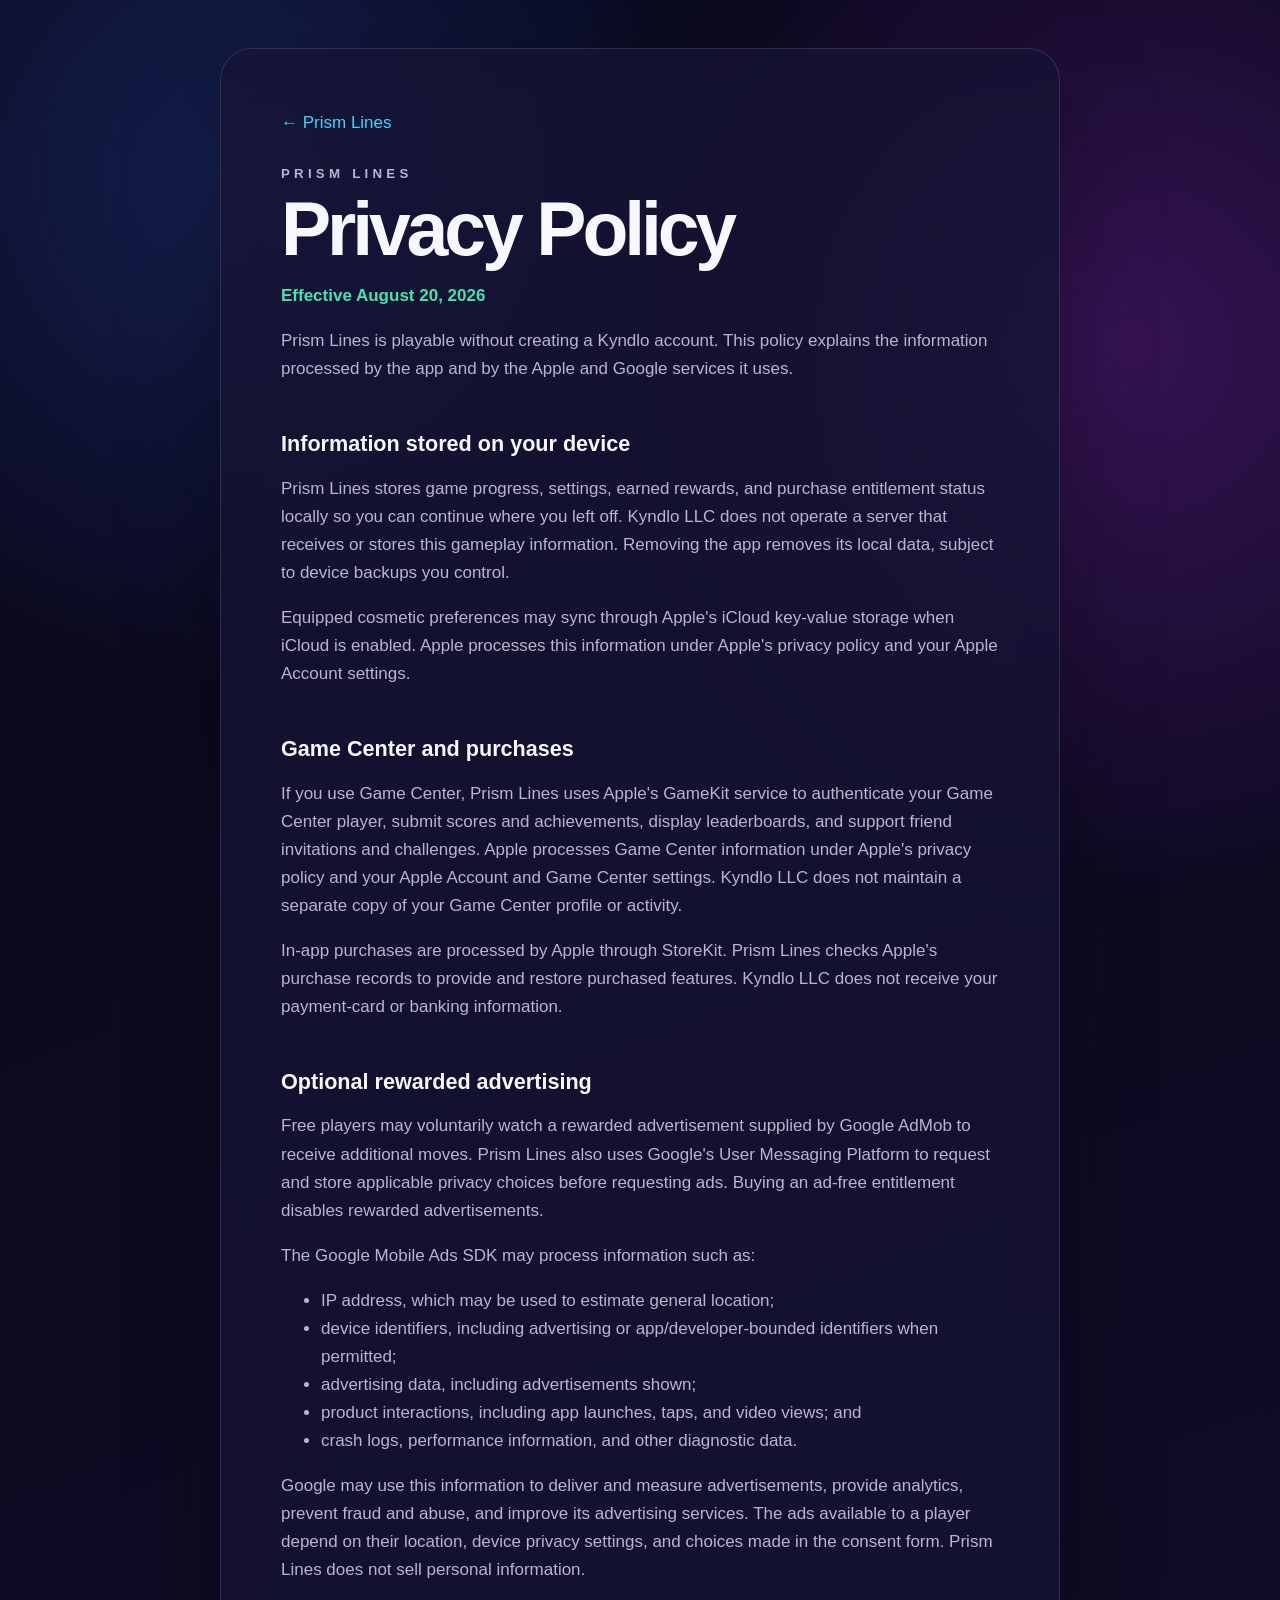
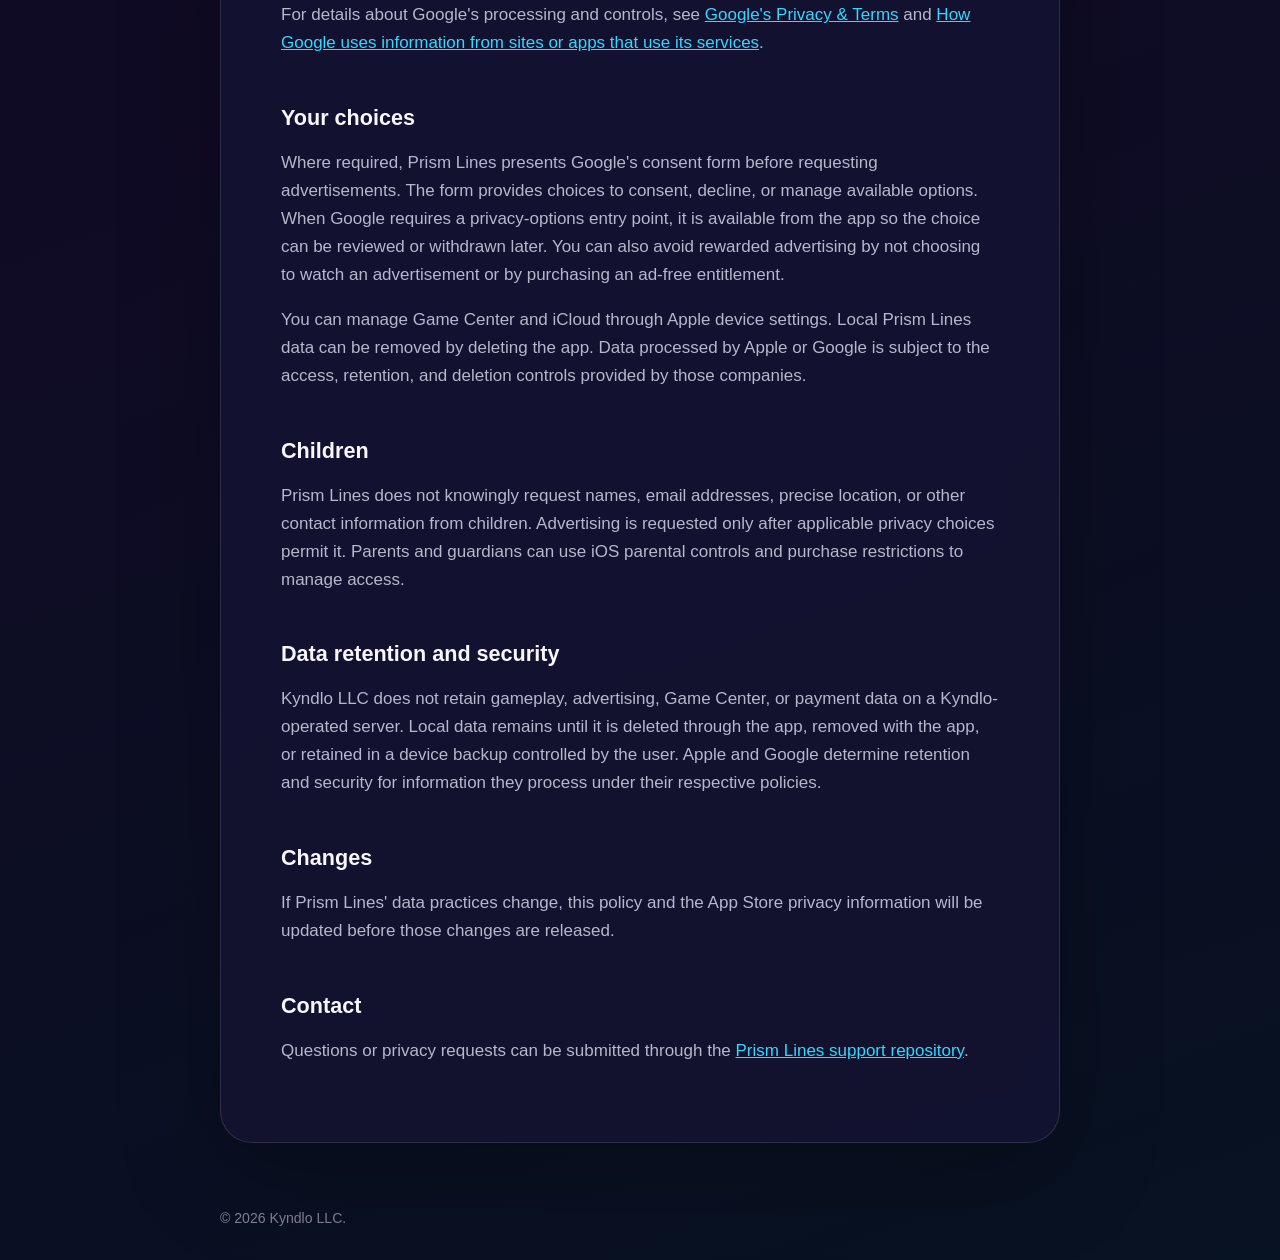
==== prism-lines/privacy/index.html @ 92fc8fc5 "Publish Prism Lines privacy site" ====
<!doctype html>
<html lang="en">
<head>
  <meta charset="utf-8">
  <meta name="viewport" content="width=device-width, initial-scale=1">
  <meta name="color-scheme" content="dark">
  <meta name="description" content="Privacy Policy for the Prism Lines iOS game.">
  <title>Privacy Policy — Prism Lines</title>
  <link rel="stylesheet" href="/prism-lines/site.css">
</head>
<body>
  <main class="shell policy">
    <a class="back" href="/">← Prism Lines</a>
    <p class="eyebrow">PRISM LINES</p>
    <h1>Privacy Policy</h1>
    <p class="effective">Effective August 20, 2026</p>

    <p>Prism Lines is playable without creating a Kyndlo account. This policy explains the information processed by the app and by the Apple and Google services it uses.</p>

    <h2>Information stored on your device</h2>
    <p>Prism Lines stores game progress, settings, earned rewards, and purchase entitlement status locally so you can continue where you left off. Kyndlo LLC does not operate a server that receives or stores this gameplay information. Removing the app removes its local data, subject to device backups you control.</p>
    <p>Equipped cosmetic preferences may sync through Apple's iCloud key-value storage when iCloud is enabled. Apple processes this information under Apple's privacy policy and your Apple Account settings.</p>

    <h2>Game Center and purchases</h2>
    <p>If you use Game Center, Prism Lines uses Apple's GameKit service to authenticate your Game Center player, submit scores and achievements, display leaderboards, and support friend invitations and challenges. Apple processes Game Center information under Apple's privacy policy and your Apple Account and Game Center settings. Kyndlo LLC does not maintain a separate copy of your Game Center profile or activity.</p>
    <p>In-app purchases are processed by Apple through StoreKit. Prism Lines checks Apple's purchase records to provide and restore purchased features. Kyndlo LLC does not receive your payment-card or banking information.</p>

    <h2>Optional rewarded advertising</h2>
    <p>Free players may voluntarily watch a rewarded advertisement supplied by Google AdMob to receive additional moves. Prism Lines also uses Google's User Messaging Platform to request and store applicable privacy choices before requesting ads. Buying an ad-free entitlement disables rewarded advertisements.</p>
    <p>The Google Mobile Ads SDK may process information such as:</p>
    <ul>
      <li>IP address, which may be used to estimate general location;</li>
      <li>device identifiers, including advertising or app/developer-bounded identifiers when permitted;</li>
      <li>advertising data, including advertisements shown;</li>
      <li>product interactions, including app launches, taps, and video views; and</li>
      <li>crash logs, performance information, and other diagnostic data.</li>
    </ul>
    <p>Google may use this information to deliver and measure advertisements, provide analytics, prevent fraud and abuse, and improve its advertising services. The ads available to a player depend on their location, device privacy settings, and choices made in the consent form. Prism Lines does not sell personal information.</p>
    <p>For details about Google's processing and controls, see <a href="https://policies.google.com/privacy">Google's Privacy &amp; Terms</a> and <a href="https://policies.google.com/technologies/partner-sites">How Google uses information from sites or apps that use its services</a>.</p>

    <h2>Your choices</h2>
    <p>Where required, Prism Lines presents Google's consent form before requesting advertisements. The form provides choices to consent, decline, or manage available options. When Google requires a privacy-options entry point, it is available from the app so the choice can be reviewed or withdrawn later. You can also avoid rewarded advertising by not choosing to watch an advertisement or by purchasing an ad-free entitlement.</p>
    <p>You can manage Game Center and iCloud through Apple device settings. Local Prism Lines data can be removed by deleting the app. Data processed by Apple or Google is subject to the access, retention, and deletion controls provided by those companies.</p>

    <h2>Children</h2>
    <p>Prism Lines does not knowingly request names, email addresses, precise location, or other contact information from children. Advertising is requested only after applicable privacy choices permit it. Parents and guardians can use iOS parental controls and purchase restrictions to manage access.</p>

    <h2>Data retention and security</h2>
    <p>Kyndlo LLC does not retain gameplay, advertising, Game Center, or payment data on a Kyndlo-operated server. Local data remains until it is deleted through the app, removed with the app, or retained in a device backup controlled by the user. Apple and Google determine retention and security for information they process under their respective policies.</p>

    <h2>Changes</h2>
    <p>If Prism Lines' data practices change, this policy and the App Store privacy information will be updated before those changes are released.</p>

    <h2>Contact</h2>
    <p>Questions or privacy requests can be submitted through the <a href="https://github.com/pirumpi/primsline/issues">Prism Lines support repository</a>.</p>
  </main>
  <footer>© 2026 Kyndlo LLC.</footer>
</body>
</html>
---- prism-lines/site.css ----
:root {
  color-scheme: dark;
  --bg: #070817;
  --panel: rgba(21, 20, 52, .78);
  --text: #f8f7ff;
  --muted: #b8b6cc;
  --cyan: #34d7ff;
  --violet: #b54bff;
  --pink: #ff3d82;
  --green: #42e6ad;
}

* { box-sizing: border-box; }

body {
  min-height: 100vh;
  margin: 0;
  background:
    radial-gradient(circle at 18% 6%, rgba(60, 105, 255, .22), transparent 32rem),
    radial-gradient(circle at 88% 12%, rgba(193, 48, 255, .24), transparent 34rem),
    linear-gradient(160deg, #08091b 0%, #100b25 55%, #071222 100%);
  color: var(--text);
  font: 17px/1.65 -apple-system, BlinkMacSystemFont, "SF Pro Text", "Segoe UI", sans-serif;
}

a { color: var(--cyan); }
a:focus-visible { outline: 3px solid var(--cyan); outline-offset: 4px; }

.shell {
  width: min(840px, calc(100% - 40px));
  margin: 0 auto;
}

.landing {
  min-height: calc(100vh - 80px);
  display: grid;
  align-content: center;
  justify-items: start;
  padding: 72px 0;
}

.brand-mark {
  display: grid;
  grid-template-columns: repeat(3, 19px);
  gap: 7px;
  margin-bottom: 28px;
  transform: rotate(-8deg);
}

.brand-mark span {
  width: 19px;
  height: 72px;
  border-radius: 7px;
  background: linear-gradient(180deg, var(--cyan), var(--violet) 52%, var(--pink));
  box-shadow: 0 0 24px rgba(181, 75, 255, .45);
}

.brand-mark span:nth-child(2) { transform: translateY(12px); }
.brand-mark span:nth-child(3) { transform: translateY(24px); }

.eyebrow {
  margin: 0 0 8px;
  color: var(--cyan);
  font-size: .83rem;
  font-weight: 800;
  letter-spacing: .32em;
}

h1 {
  margin: 0;
  max-width: 760px;
  font-size: clamp(3rem, 9vw, 6.5rem);
  line-height: .96;
  letter-spacing: -.055em;
}

.lede {
  max-width: 660px;
  margin: 30px 0;
  color: var(--muted);
  font-size: clamp(1.05rem, 2.5vw, 1.3rem);
}

nav { display: flex; align-items: center; gap: 24px; flex-wrap: wrap; }

.button {
  display: inline-block;
  padding: 13px 22px;
  border-radius: 999px;
  background: linear-gradient(100deg, var(--cyan), var(--green));
  color: #07101c;
  font-weight: 750;
  text-decoration: none;
}

.text-link { font-weight: 650; }

.policy {
  margin-top: 48px;
  margin-bottom: 64px;
  padding: clamp(26px, 6vw, 60px);
  border: 1px solid rgba(255, 255, 255, .12);
  border-radius: 32px;
  background: var(--panel);
  box-shadow: 0 28px 100px rgba(0, 0, 0, .28);
  backdrop-filter: blur(22px);
}

.policy h1 { font-size: clamp(2.4rem, 7vw, 4.7rem); }
.policy h2 { margin: 2.2em 0 .45em; font-size: 1.35rem; line-height: 1.25; }
.policy p, .policy li { color: var(--muted); }
.policy .effective { color: var(--green); font-weight: 650; }
.back { display: inline-block; margin-bottom: 26px; text-decoration: none; }

footer {
  width: min(840px, calc(100% - 40px));
  margin: 0 auto;
  padding: 0 0 30px;
  color: #848197;
  font-size: .88rem;
}

@media (max-width: 560px) {
  .shell { width: min(100% - 24px, 840px); }
  .policy { border-radius: 22px; }
}
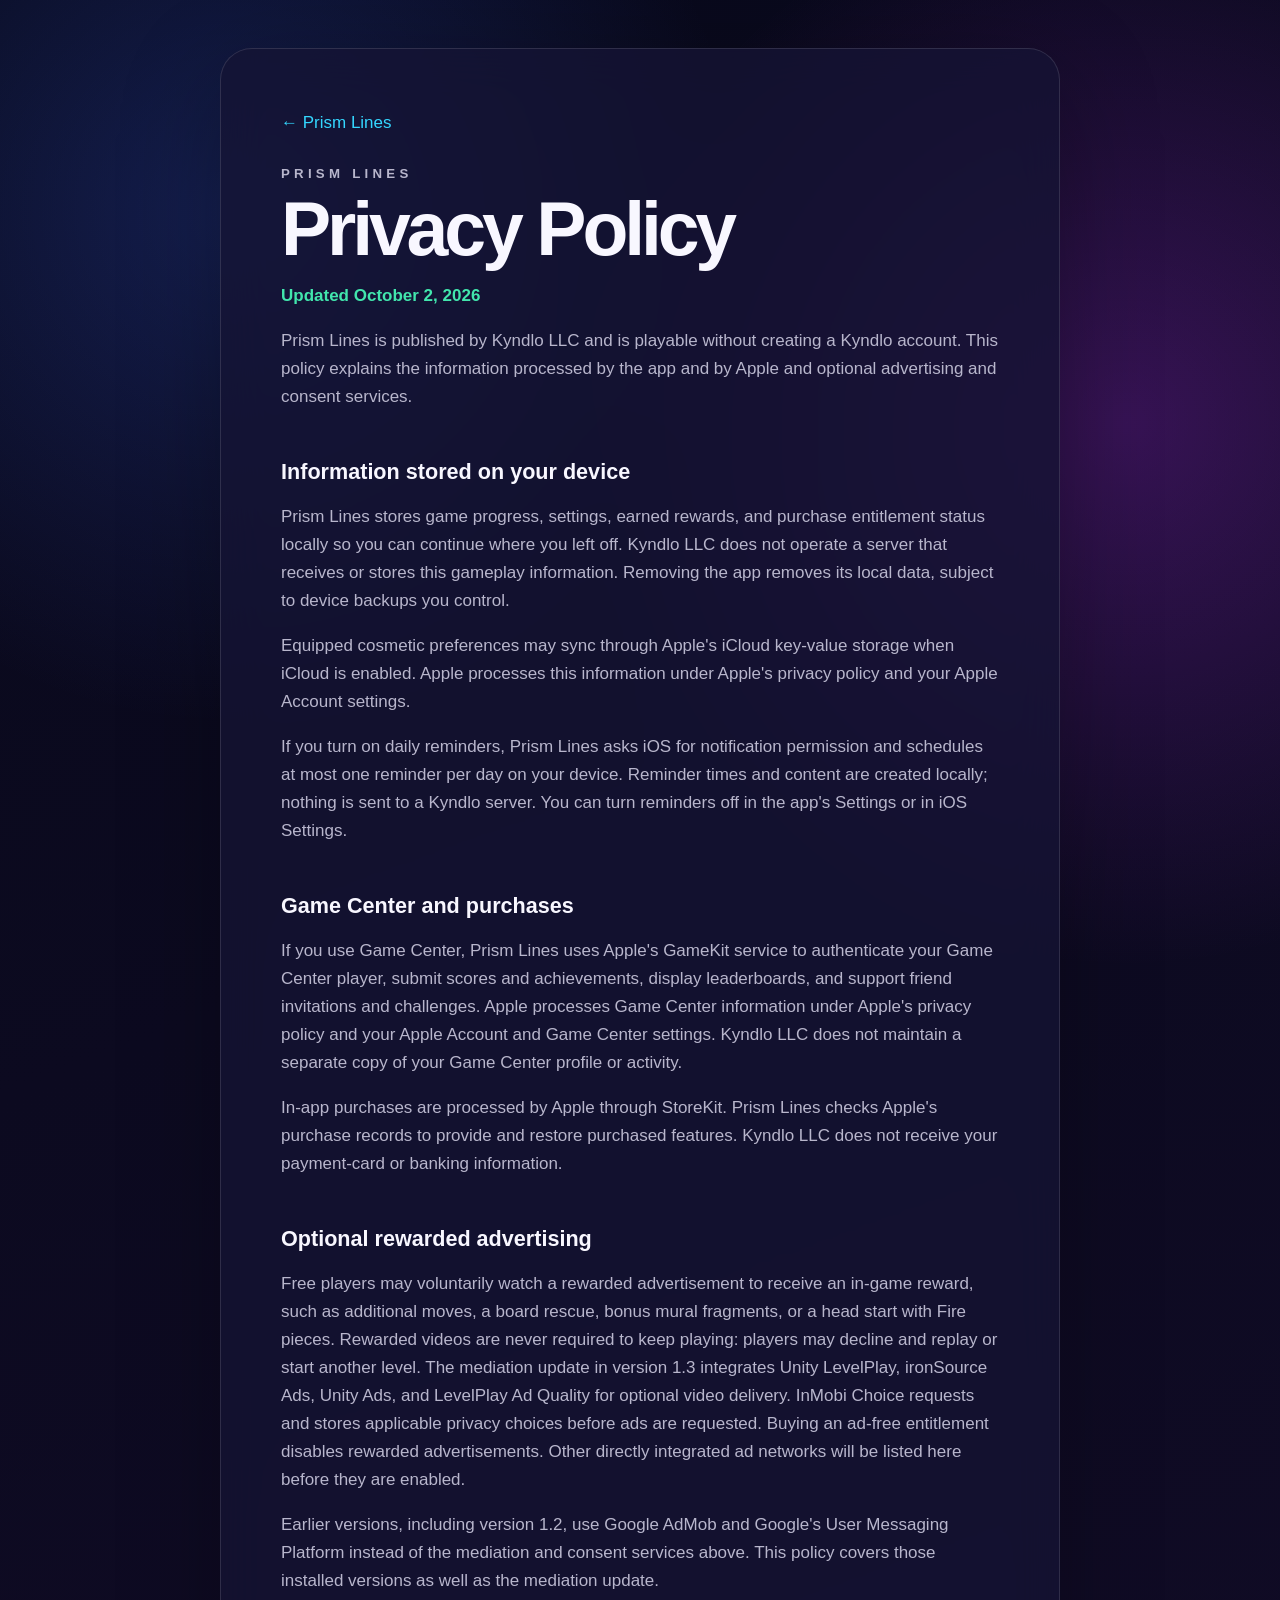
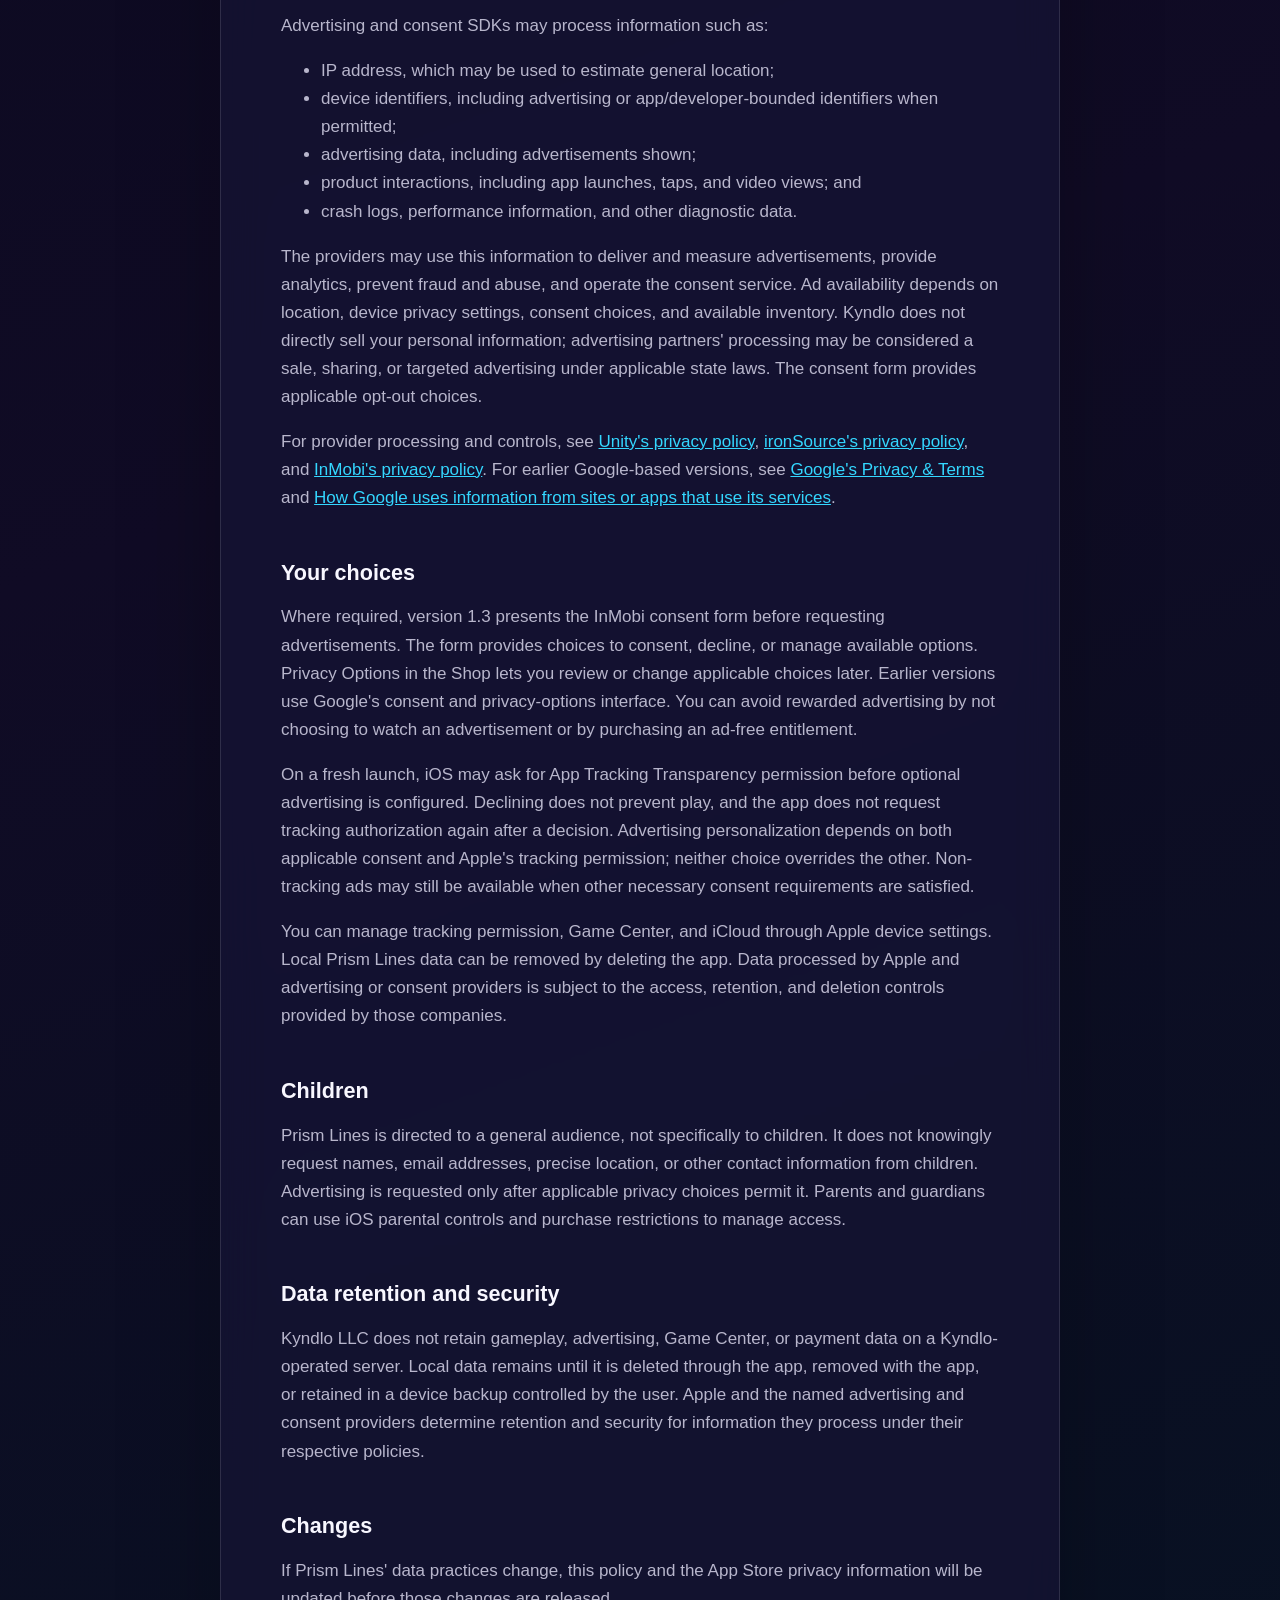
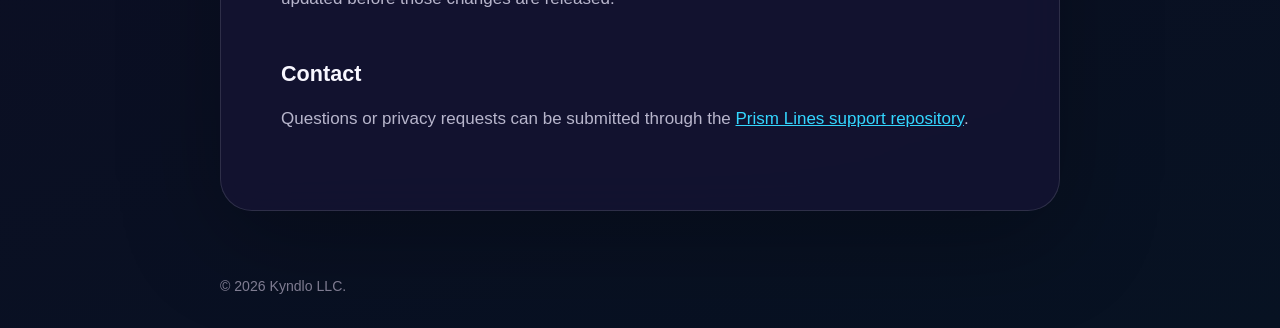
==== commit e1456d76: "Update Prism mediation privacy policy and Unity seller declarations" ====
--- a/prism-lines/privacy/index.html
+++ b/prism-lines/privacy/index.html
@@ -13,21 +13,23 @@
     <a class="back" href="/">← Prism Lines</a>
     <p class="eyebrow">PRISM LINES</p>
     <h1>Privacy Policy</h1>
-    <p class="effective">Effective August 20, 2026</p>
+    <p class="effective">Updated October 2, 2026</p>
 
-    <p>Prism Lines is playable without creating a Kyndlo account. This policy explains the information processed by the app and by the Apple and Google services it uses.</p>
+    <p>Prism Lines is published by Kyndlo LLC and is playable without creating a Kyndlo account. This policy explains the information processed by the app and by Apple and optional advertising and consent services.</p>
 
     <h2>Information stored on your device</h2>
     <p>Prism Lines stores game progress, settings, earned rewards, and purchase entitlement status locally so you can continue where you left off. Kyndlo LLC does not operate a server that receives or stores this gameplay information. Removing the app removes its local data, subject to device backups you control.</p>
     <p>Equipped cosmetic preferences may sync through Apple's iCloud key-value storage when iCloud is enabled. Apple processes this information under Apple's privacy policy and your Apple Account settings.</p>
+    <p>If you turn on daily reminders, Prism Lines asks iOS for notification permission and schedules at most one reminder per day on your device. Reminder times and content are created locally; nothing is sent to a Kyndlo server. You can turn reminders off in the app's Settings or in iOS Settings.</p>
 
     <h2>Game Center and purchases</h2>
     <p>If you use Game Center, Prism Lines uses Apple's GameKit service to authenticate your Game Center player, submit scores and achievements, display leaderboards, and support friend invitations and challenges. Apple processes Game Center information under Apple's privacy policy and your Apple Account and Game Center settings. Kyndlo LLC does not maintain a separate copy of your Game Center profile or activity.</p>
     <p>In-app purchases are processed by Apple through StoreKit. Prism Lines checks Apple's purchase records to provide and restore purchased features. Kyndlo LLC does not receive your payment-card or banking information.</p>
 
     <h2>Optional rewarded advertising</h2>
-    <p>Free players may voluntarily watch a rewarded advertisement supplied by Google AdMob to receive additional moves. Prism Lines also uses Google's User Messaging Platform to request and store applicable privacy choices before requesting ads. Buying an ad-free entitlement disables rewarded advertisements.</p>
-    <p>The Google Mobile Ads SDK may process information such as:</p>
+    <p>Free players may voluntarily watch a rewarded advertisement to receive an in-game reward, such as additional moves, a board rescue, bonus mural fragments, or a head start with Fire pieces. Rewarded videos are never required to keep playing: players may decline and replay or start another level. The mediation update in version 1.3 integrates Unity LevelPlay, ironSource Ads, Unity Ads, and LevelPlay Ad Quality for optional video delivery. InMobi Choice requests and stores applicable privacy choices before ads are requested. Buying an ad-free entitlement disables rewarded advertisements. Other directly integrated ad networks will be listed here before they are enabled.</p>
+    <p>Earlier versions, including version 1.2, use Google AdMob and Google's User Messaging Platform instead of the mediation and consent services above. This policy covers those installed versions as well as the mediation update.</p>
+    <p>Advertising and consent SDKs may process information such as:</p>
     <ul>
       <li>IP address, which may be used to estimate general location;</li>
       <li>device identifiers, including advertising or app/developer-bounded identifiers when permitted;</li>
@@ -35,18 +37,19 @@
       <li>product interactions, including app launches, taps, and video views; and</li>
       <li>crash logs, performance information, and other diagnostic data.</li>
     </ul>
-    <p>Google may use this information to deliver and measure advertisements, provide analytics, prevent fraud and abuse, and improve its advertising services. The ads available to a player depend on their location, device privacy settings, and choices made in the consent form. Prism Lines does not sell personal information.</p>
-    <p>For details about Google's processing and controls, see <a href="https://policies.google.com/privacy">Google's Privacy &amp; Terms</a> and <a href="https://policies.google.com/technologies/partner-sites">How Google uses information from sites or apps that use its services</a>.</p>
+    <p>The providers may use this information to deliver and measure advertisements, provide analytics, prevent fraud and abuse, and operate the consent service. Ad availability depends on location, device privacy settings, consent choices, and available inventory. Kyndlo does not directly sell your personal information; advertising partners' processing may be considered a sale, sharing, or targeted advertising under applicable state laws. The consent form provides applicable opt-out choices.</p>
+    <p>For provider processing and controls, see <a href="https://unity.com/legal/privacy-policy">Unity's privacy policy</a>, <a href="https://developers.is.com/ironsource-mobile/air/ironsource-mobile-privacy-policy/">ironSource's privacy policy</a>, and <a href="https://www.inmobi.com/privacy-policy">InMobi's privacy policy</a>. For earlier Google-based versions, see <a href="https://policies.google.com/privacy">Google's Privacy &amp; Terms</a> and <a href="https://policies.google.com/technologies/partner-sites">How Google uses information from sites or apps that use its services</a>.</p>
 
     <h2>Your choices</h2>
-    <p>Where required, Prism Lines presents Google's consent form before requesting advertisements. The form provides choices to consent, decline, or manage available options. When Google requires a privacy-options entry point, it is available from the app so the choice can be reviewed or withdrawn later. You can also avoid rewarded advertising by not choosing to watch an advertisement or by purchasing an ad-free entitlement.</p>
-    <p>You can manage Game Center and iCloud through Apple device settings. Local Prism Lines data can be removed by deleting the app. Data processed by Apple or Google is subject to the access, retention, and deletion controls provided by those companies.</p>
+    <p>Where required, version 1.3 presents the InMobi consent form before requesting advertisements. The form provides choices to consent, decline, or manage available options. Privacy Options in the Shop lets you review or change applicable choices later. Earlier versions use Google's consent and privacy-options interface. You can avoid rewarded advertising by not choosing to watch an advertisement or by purchasing an ad-free entitlement.</p>
+    <p>On a fresh launch, iOS may ask for App Tracking Transparency permission before optional advertising is configured. Declining does not prevent play, and the app does not request tracking authorization again after a decision. Advertising personalization depends on both applicable consent and Apple's tracking permission; neither choice overrides the other. Non-tracking ads may still be available when other necessary consent requirements are satisfied.</p>
+    <p>You can manage tracking permission, Game Center, and iCloud through Apple device settings. Local Prism Lines data can be removed by deleting the app. Data processed by Apple and advertising or consent providers is subject to the access, retention, and deletion controls provided by those companies.</p>
 
     <h2>Children</h2>
-    <p>Prism Lines does not knowingly request names, email addresses, precise location, or other contact information from children. Advertising is requested only after applicable privacy choices permit it. Parents and guardians can use iOS parental controls and purchase restrictions to manage access.</p>
+    <p>Prism Lines is directed to a general audience, not specifically to children. It does not knowingly request names, email addresses, precise location, or other contact information from children. Advertising is requested only after applicable privacy choices permit it. Parents and guardians can use iOS parental controls and purchase restrictions to manage access.</p>
 
     <h2>Data retention and security</h2>
-    <p>Kyndlo LLC does not retain gameplay, advertising, Game Center, or payment data on a Kyndlo-operated server. Local data remains until it is deleted through the app, removed with the app, or retained in a device backup controlled by the user. Apple and Google determine retention and security for information they process under their respective policies.</p>
+    <p>Kyndlo LLC does not retain gameplay, advertising, Game Center, or payment data on a Kyndlo-operated server. Local data remains until it is deleted through the app, removed with the app, or retained in a device backup controlled by the user. Apple and the named advertising and consent providers determine retention and security for information they process under their respective policies.</p>
 
     <h2>Changes</h2>
     <p>If Prism Lines' data practices change, this policy and the App Store privacy information will be updated before those changes are released.</p>
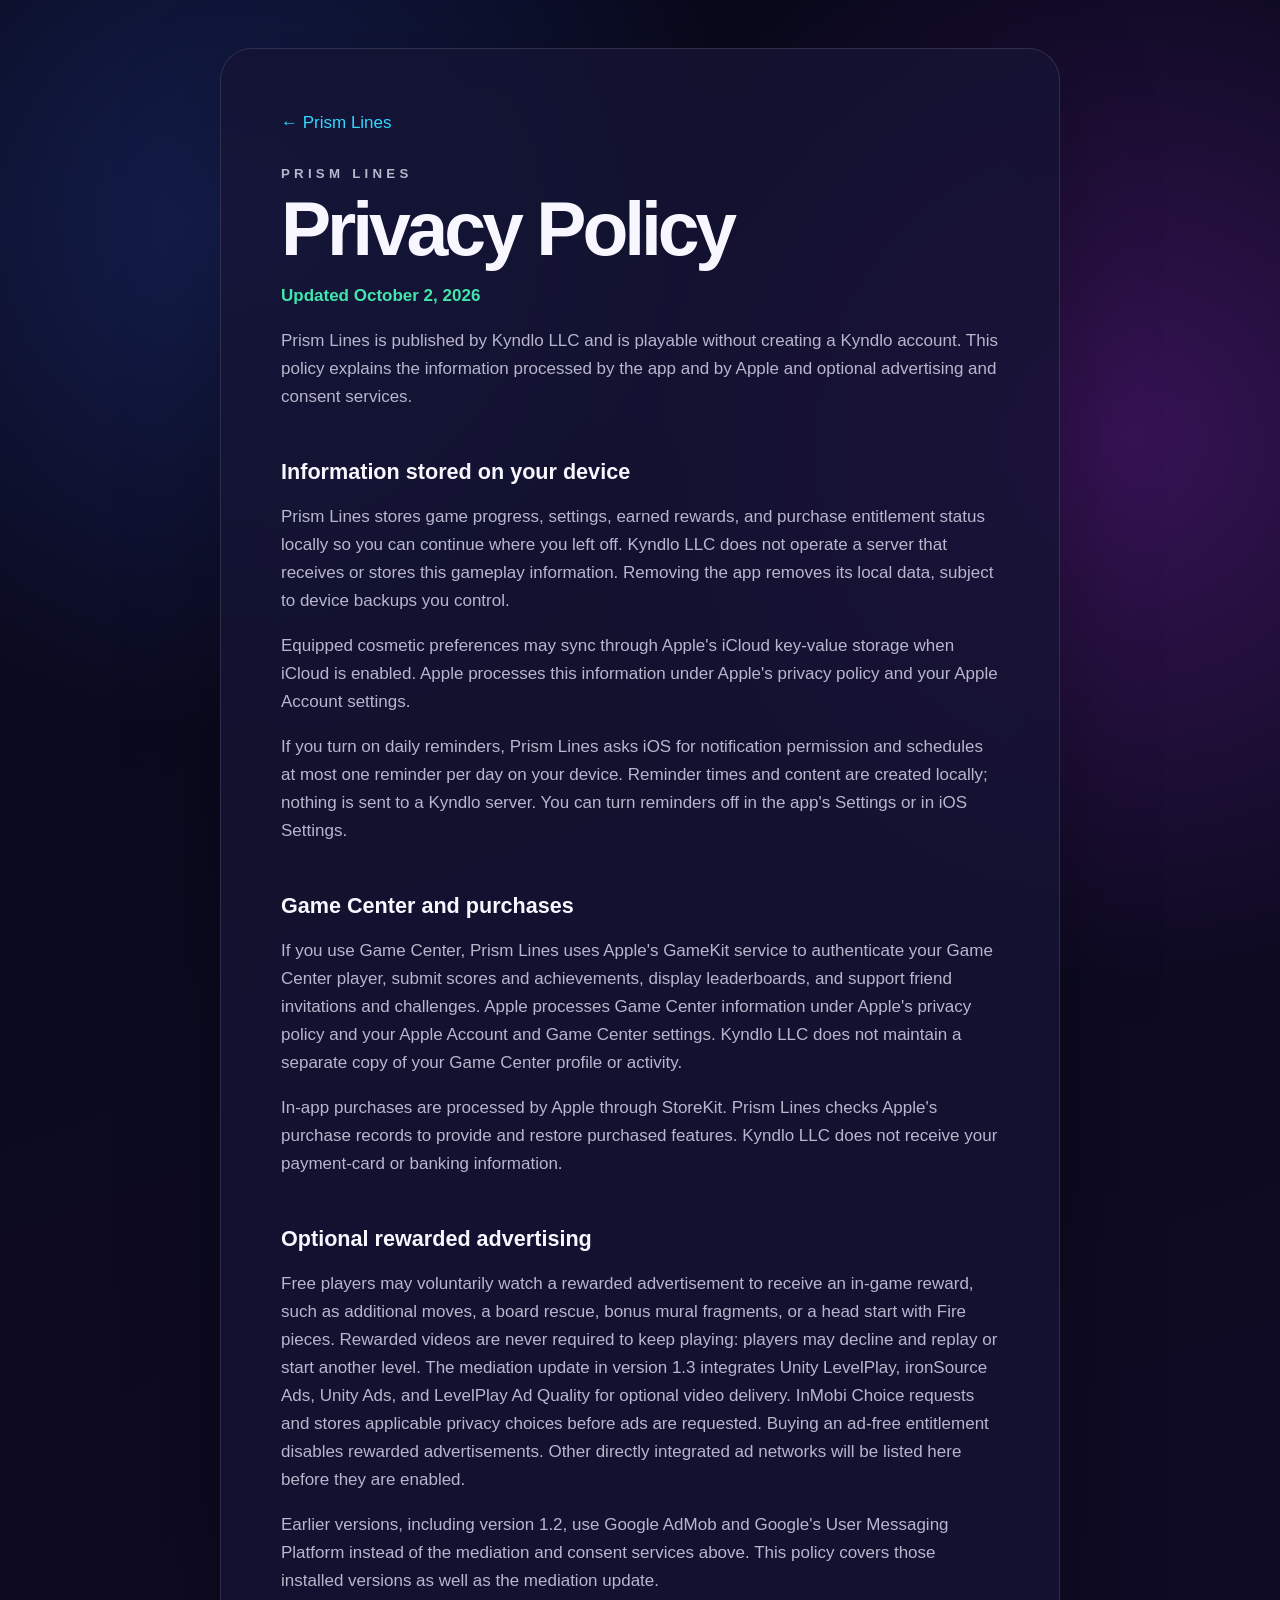
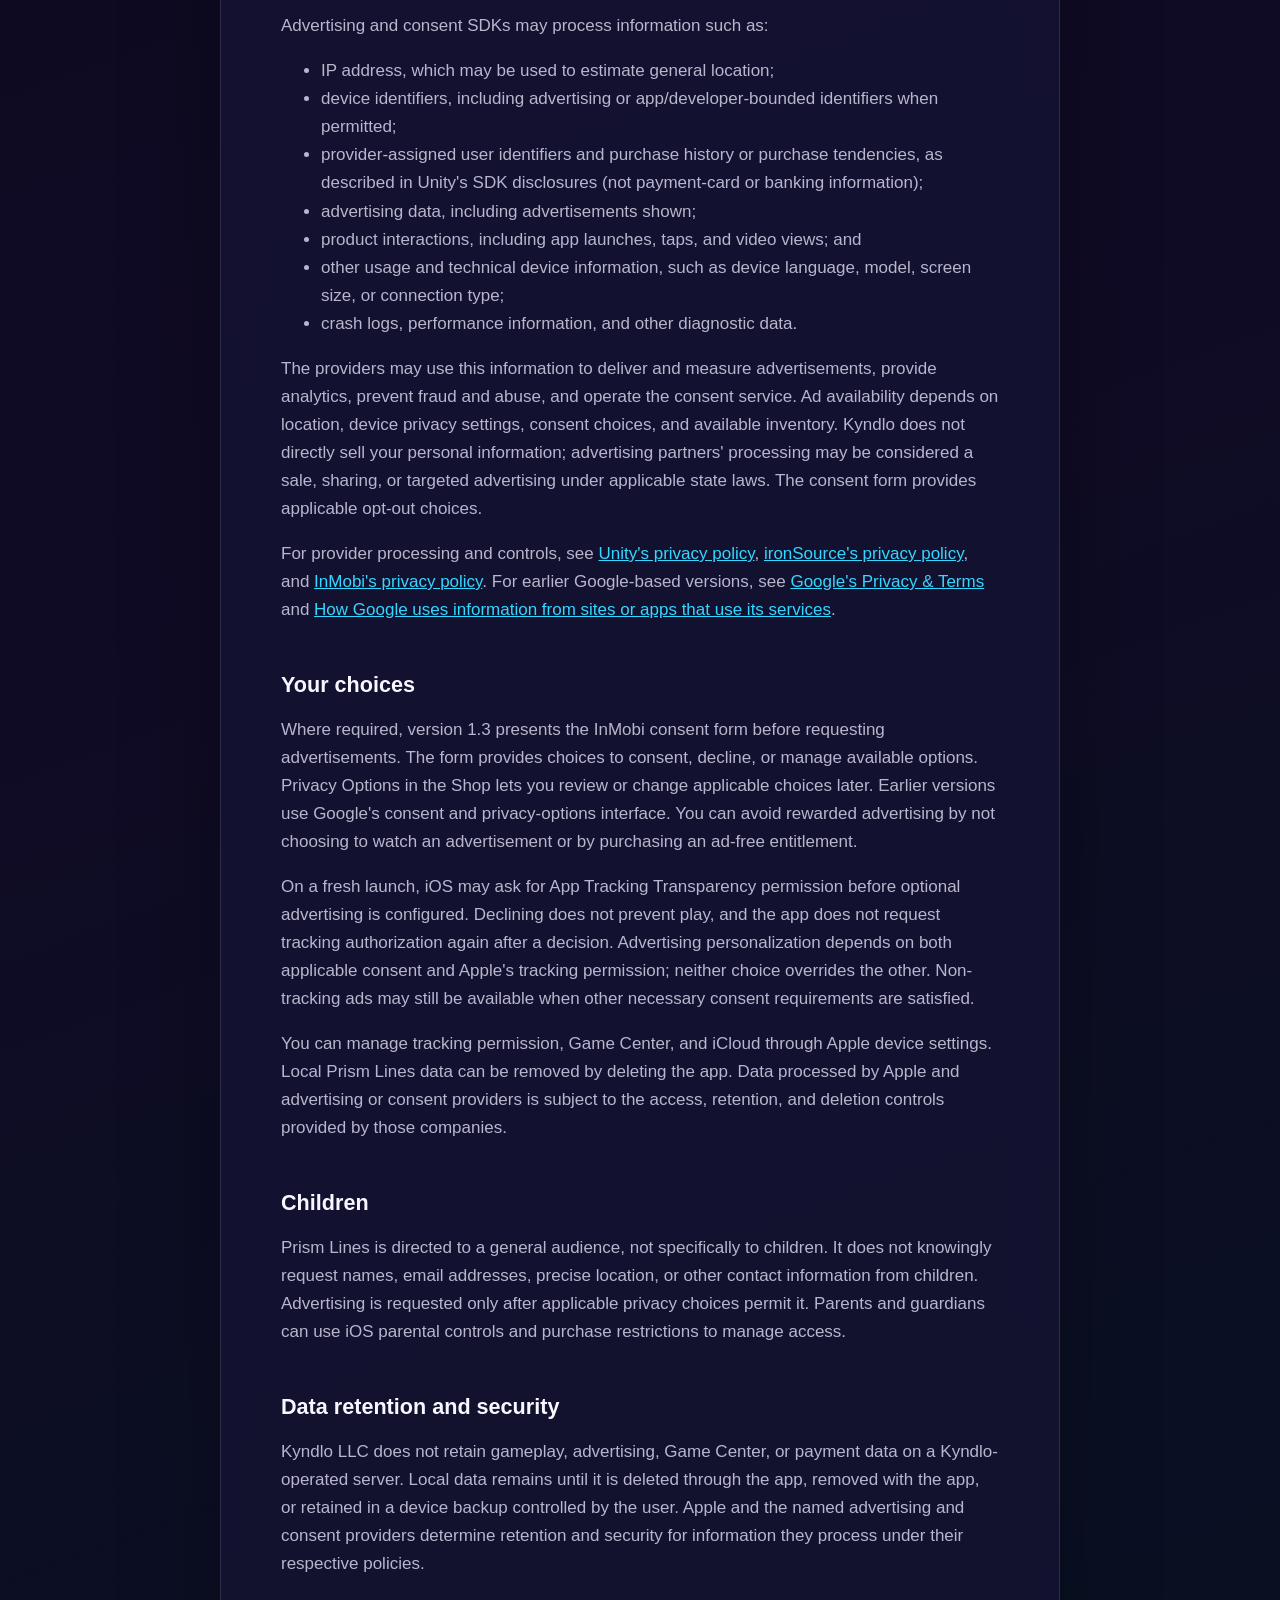
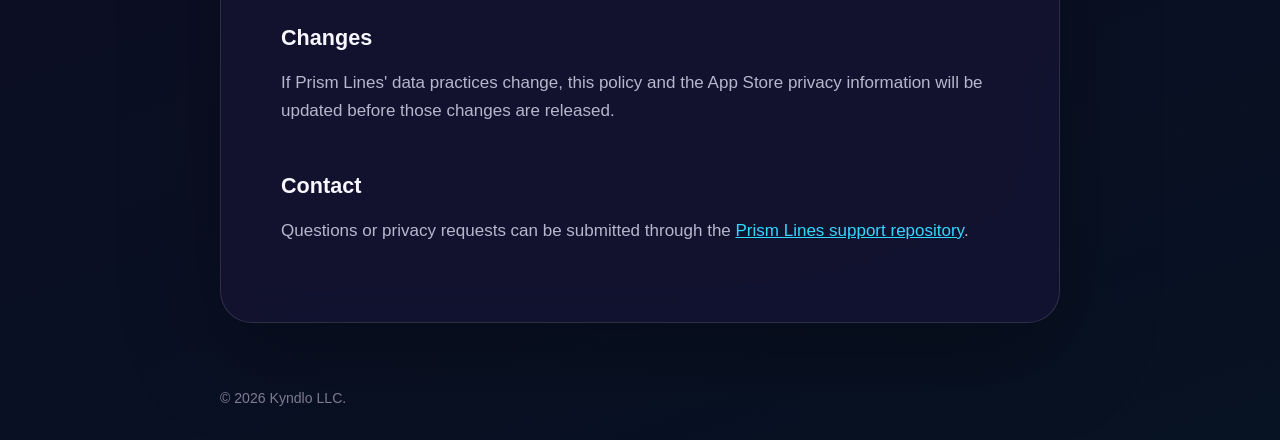
==== commit 8bbc8320: "Clarify Unity SDK identifier and usage disclosures" ====
--- a/prism-lines/privacy/index.html
+++ b/prism-lines/privacy/index.html
@@ -33,8 +33,10 @@
     <ul>
       <li>IP address, which may be used to estimate general location;</li>
       <li>device identifiers, including advertising or app/developer-bounded identifiers when permitted;</li>
+      <li>provider-assigned user identifiers and purchase history or purchase tendencies, as described in Unity's SDK disclosures (not payment-card or banking information);</li>
       <li>advertising data, including advertisements shown;</li>
       <li>product interactions, including app launches, taps, and video views; and</li>
+      <li>other usage and technical device information, such as device language, model, screen size, or connection type;</li>
       <li>crash logs, performance information, and other diagnostic data.</li>
     </ul>
     <p>The providers may use this information to deliver and measure advertisements, provide analytics, prevent fraud and abuse, and operate the consent service. Ad availability depends on location, device privacy settings, consent choices, and available inventory. Kyndlo does not directly sell your personal information; advertising partners' processing may be considered a sale, sharing, or targeted advertising under applicable state laws. The consent form provides applicable opt-out choices.</p>
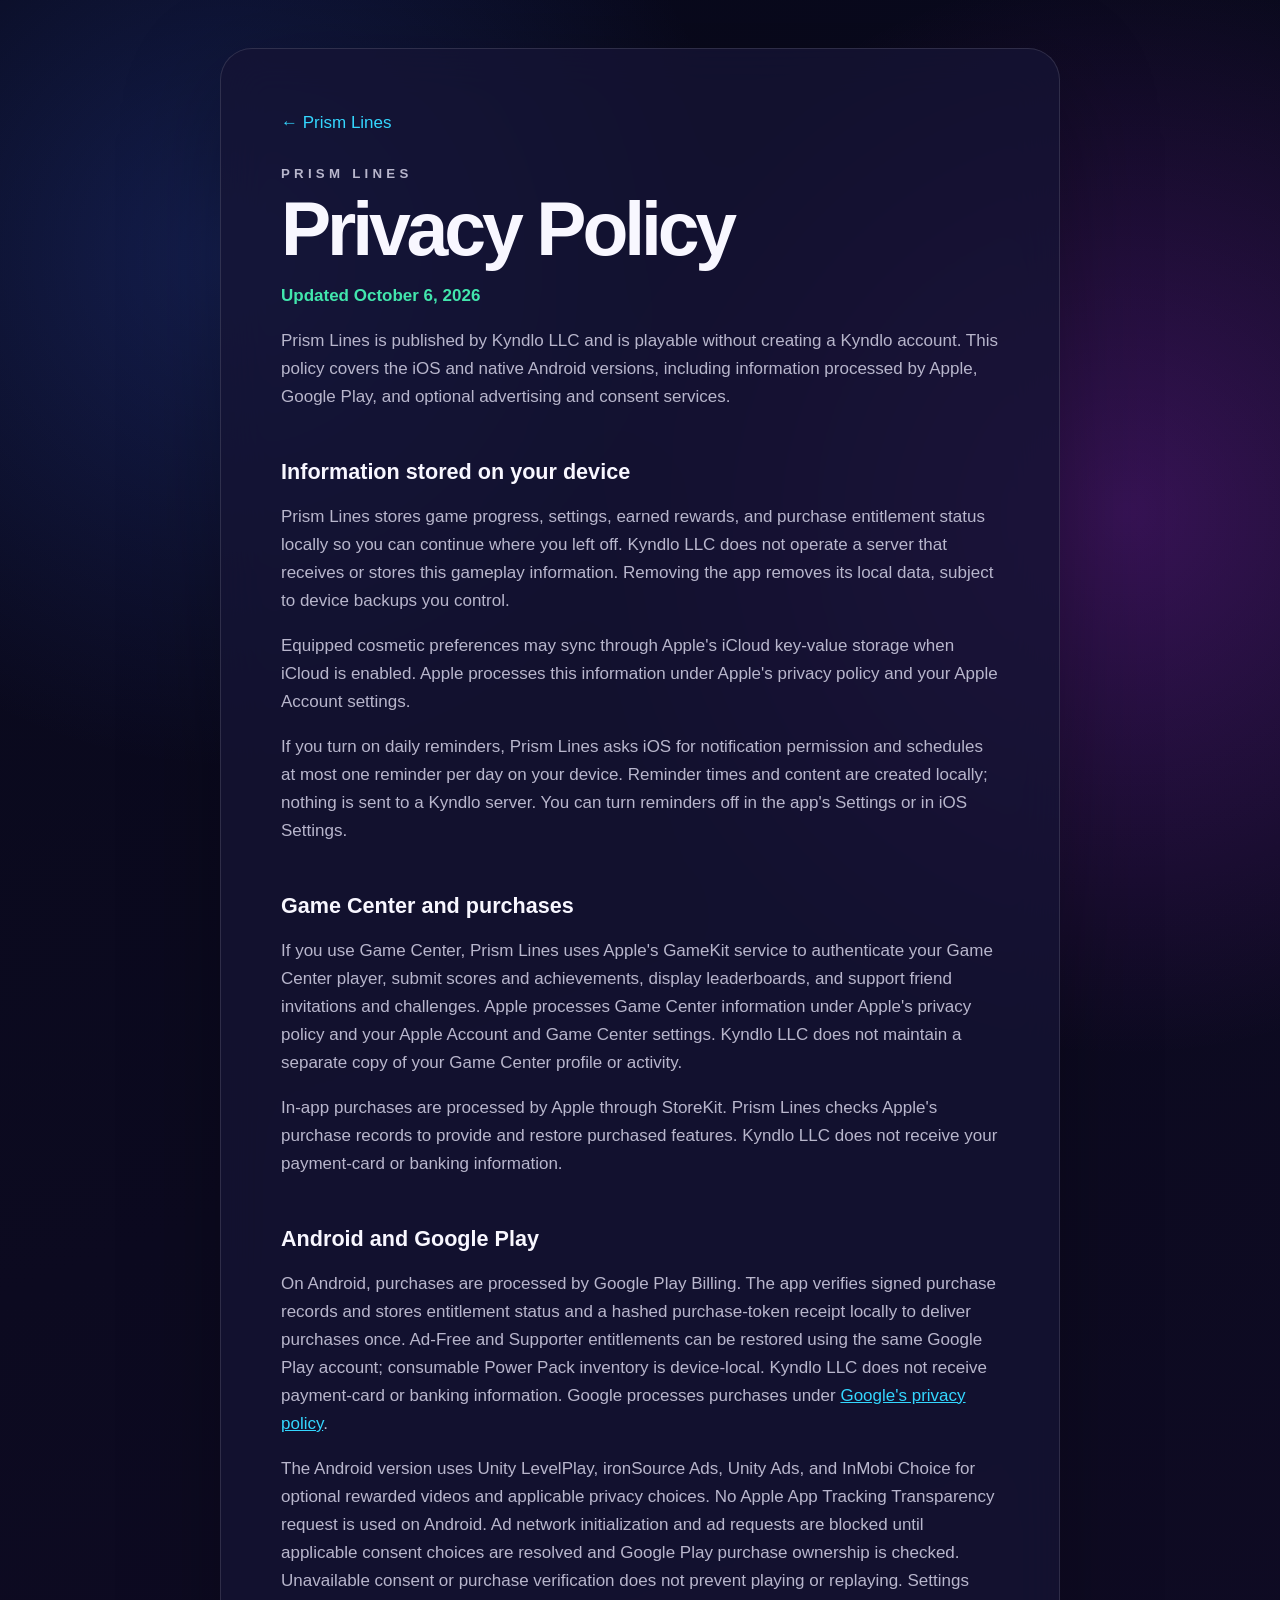
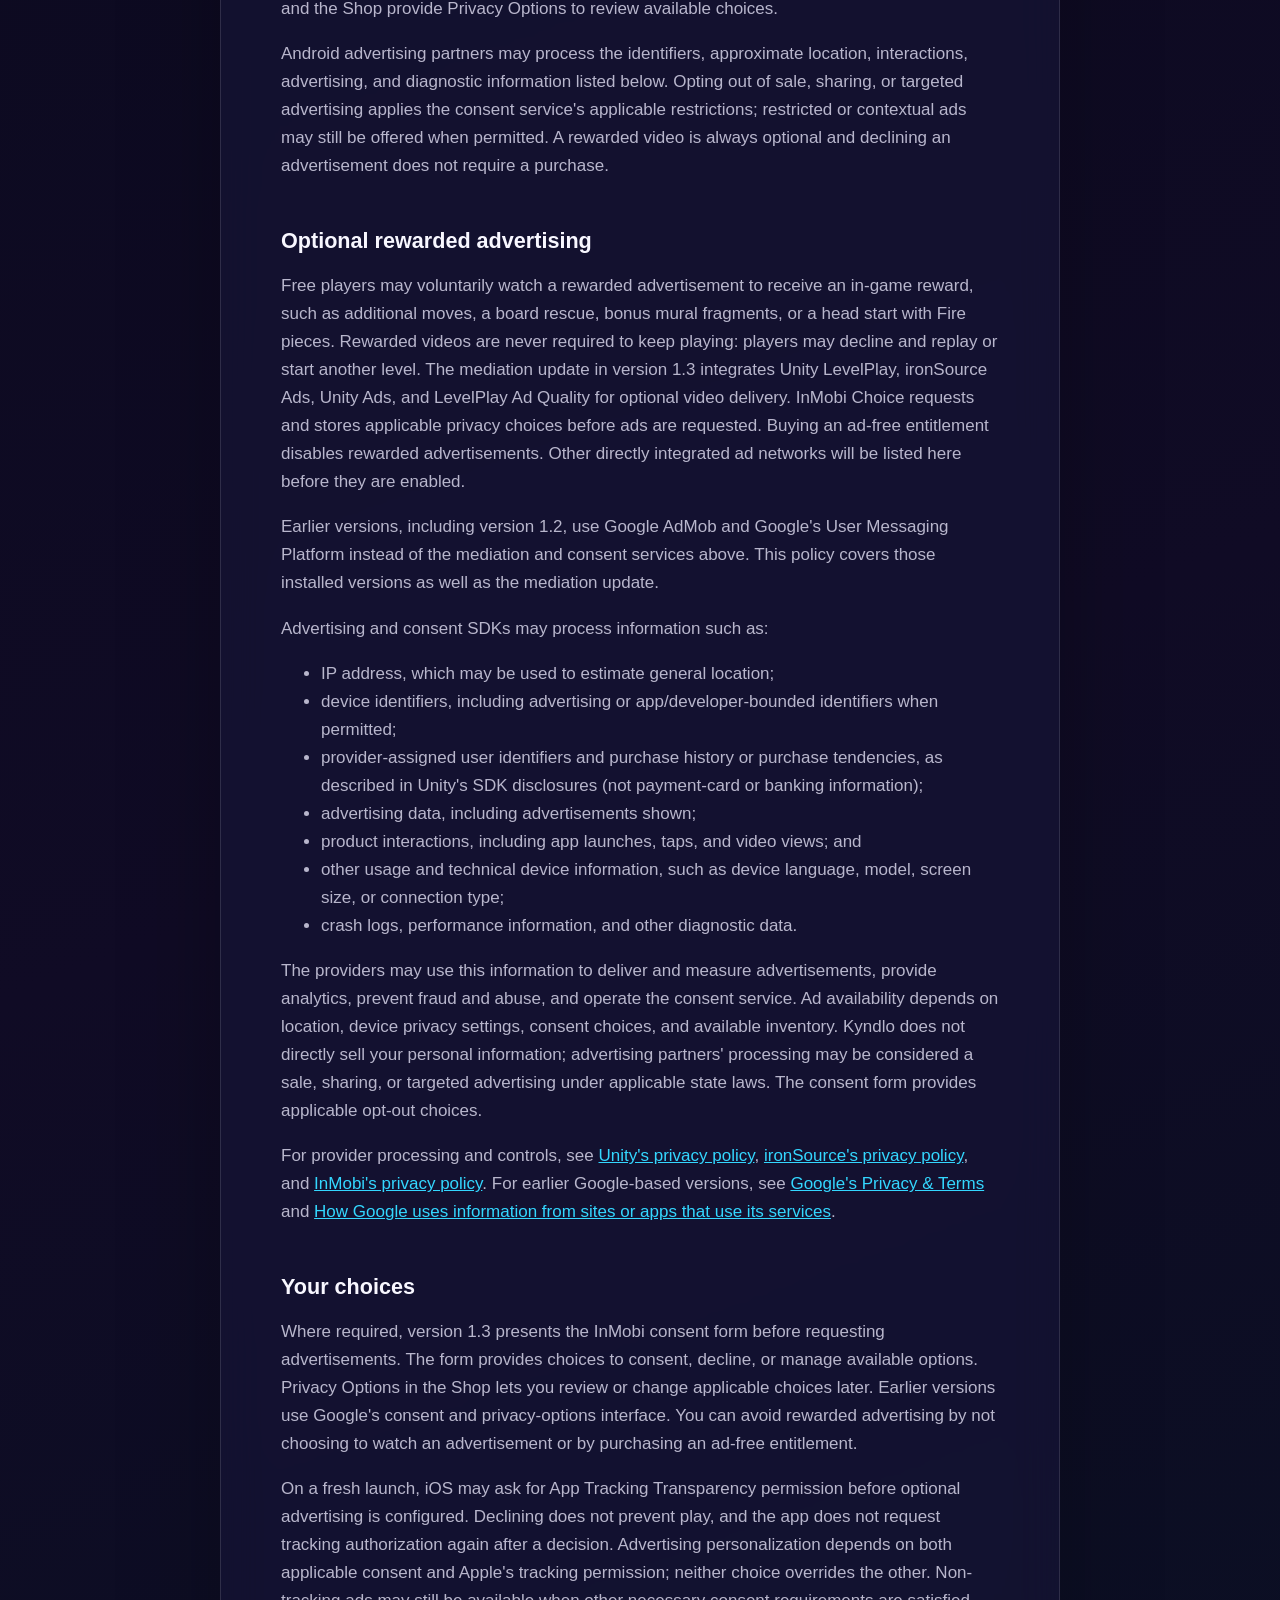
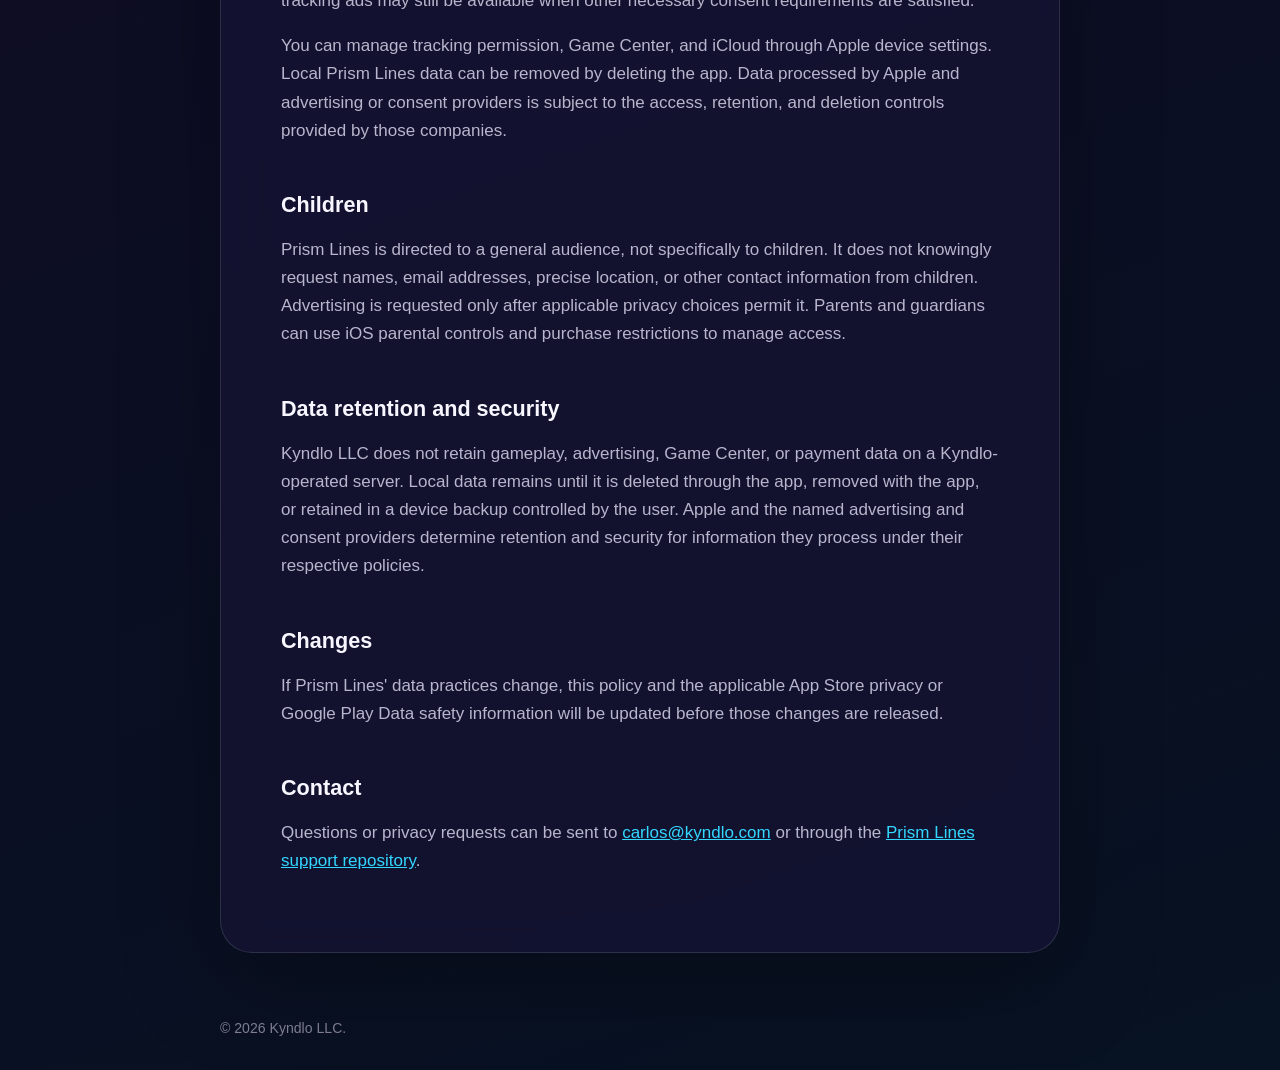
==== commit b273dac9: "Document native Android billing and optional ads privacy" ====
--- a/prism-lines/privacy/index.html
+++ b/prism-lines/privacy/index.html
@@ -4,7 +4,7 @@
   <meta charset="utf-8">
   <meta name="viewport" content="width=device-width, initial-scale=1">
   <meta name="color-scheme" content="dark">
-  <meta name="description" content="Privacy Policy for the Prism Lines iOS game.">
+  <meta name="description" content="Privacy Policy for the Prism Lines iOS and Android game.">
   <title>Privacy Policy — Prism Lines</title>
   <link rel="stylesheet" href="/prism-lines/site.css">
 </head>
@@ -13,9 +13,9 @@
     <a class="back" href="/">← Prism Lines</a>
     <p class="eyebrow">PRISM LINES</p>
     <h1>Privacy Policy</h1>
-    <p class="effective">Updated October 2, 2026</p>
+    <p class="effective">Updated October 6, 2026</p>
 
-    <p>Prism Lines is published by Kyndlo LLC and is playable without creating a Kyndlo account. This policy explains the information processed by the app and by Apple and optional advertising and consent services.</p>
+    <p>Prism Lines is published by Kyndlo LLC and is playable without creating a Kyndlo account. This policy covers the iOS and native Android versions, including information processed by Apple, Google Play, and optional advertising and consent services.</p>
 
     <h2>Information stored on your device</h2>
     <p>Prism Lines stores game progress, settings, earned rewards, and purchase entitlement status locally so you can continue where you left off. Kyndlo LLC does not operate a server that receives or stores this gameplay information. Removing the app removes its local data, subject to device backups you control.</p>
@@ -25,6 +25,10 @@
     <h2>Game Center and purchases</h2>
     <p>If you use Game Center, Prism Lines uses Apple's GameKit service to authenticate your Game Center player, submit scores and achievements, display leaderboards, and support friend invitations and challenges. Apple processes Game Center information under Apple's privacy policy and your Apple Account and Game Center settings. Kyndlo LLC does not maintain a separate copy of your Game Center profile or activity.</p>
     <p>In-app purchases are processed by Apple through StoreKit. Prism Lines checks Apple's purchase records to provide and restore purchased features. Kyndlo LLC does not receive your payment-card or banking information.</p>
+    <h2>Android and Google Play</h2>
+    <p>On Android, purchases are processed by Google Play Billing. The app verifies signed purchase records and stores entitlement status and a hashed purchase-token receipt locally to deliver purchases once. Ad-Free and Supporter entitlements can be restored using the same Google Play account; consumable Power Pack inventory is device-local. Kyndlo LLC does not receive payment-card or banking information. Google processes purchases under <a href="https://policies.google.com/privacy">Google's privacy policy</a>.</p>
+    <p>The Android version uses Unity LevelPlay, ironSource Ads, Unity Ads, and InMobi Choice for optional rewarded videos and applicable privacy choices. No Apple App Tracking Transparency request is used on Android. Ad network initialization and ad requests are blocked until applicable consent choices are resolved and Google Play purchase ownership is checked. Unavailable consent or purchase verification does not prevent playing or replaying. Settings and the Shop provide Privacy Options to review available choices.</p>
+    <p>Android advertising partners may process the identifiers, approximate location, interactions, advertising, and diagnostic information listed below. Opting out of sale, sharing, or targeted advertising applies the consent service's applicable restrictions; restricted or contextual ads may still be offered when permitted. A rewarded video is always optional and declining an advertisement does not require a purchase.</p>
 
     <h2>Optional rewarded advertising</h2>
     <p>Free players may voluntarily watch a rewarded advertisement to receive an in-game reward, such as additional moves, a board rescue, bonus mural fragments, or a head start with Fire pieces. Rewarded videos are never required to keep playing: players may decline and replay or start another level. The mediation update in version 1.3 integrates Unity LevelPlay, ironSource Ads, Unity Ads, and LevelPlay Ad Quality for optional video delivery. InMobi Choice requests and stores applicable privacy choices before ads are requested. Buying an ad-free entitlement disables rewarded advertisements. Other directly integrated ad networks will be listed here before they are enabled.</p>
@@ -54,10 +58,10 @@
     <p>Kyndlo LLC does not retain gameplay, advertising, Game Center, or payment data on a Kyndlo-operated server. Local data remains until it is deleted through the app, removed with the app, or retained in a device backup controlled by the user. Apple and the named advertising and consent providers determine retention and security for information they process under their respective policies.</p>
 
     <h2>Changes</h2>
-    <p>If Prism Lines' data practices change, this policy and the App Store privacy information will be updated before those changes are released.</p>
+    <p>If Prism Lines' data practices change, this policy and the applicable App Store privacy or Google Play Data safety information will be updated before those changes are released.</p>
 
     <h2>Contact</h2>
-    <p>Questions or privacy requests can be submitted through the <a href="https://github.com/pirumpi/primsline/issues">Prism Lines support repository</a>.</p>
+    <p>Questions or privacy requests can be sent to <a href="mailto:carlos@kyndlo.com">carlos@kyndlo.com</a> or through the <a href="https://github.com/pirumpi/primsline/issues">Prism Lines support repository</a>.</p>
   </main>
   <footer>© 2026 Kyndlo LLC.</footer>
 </body>
